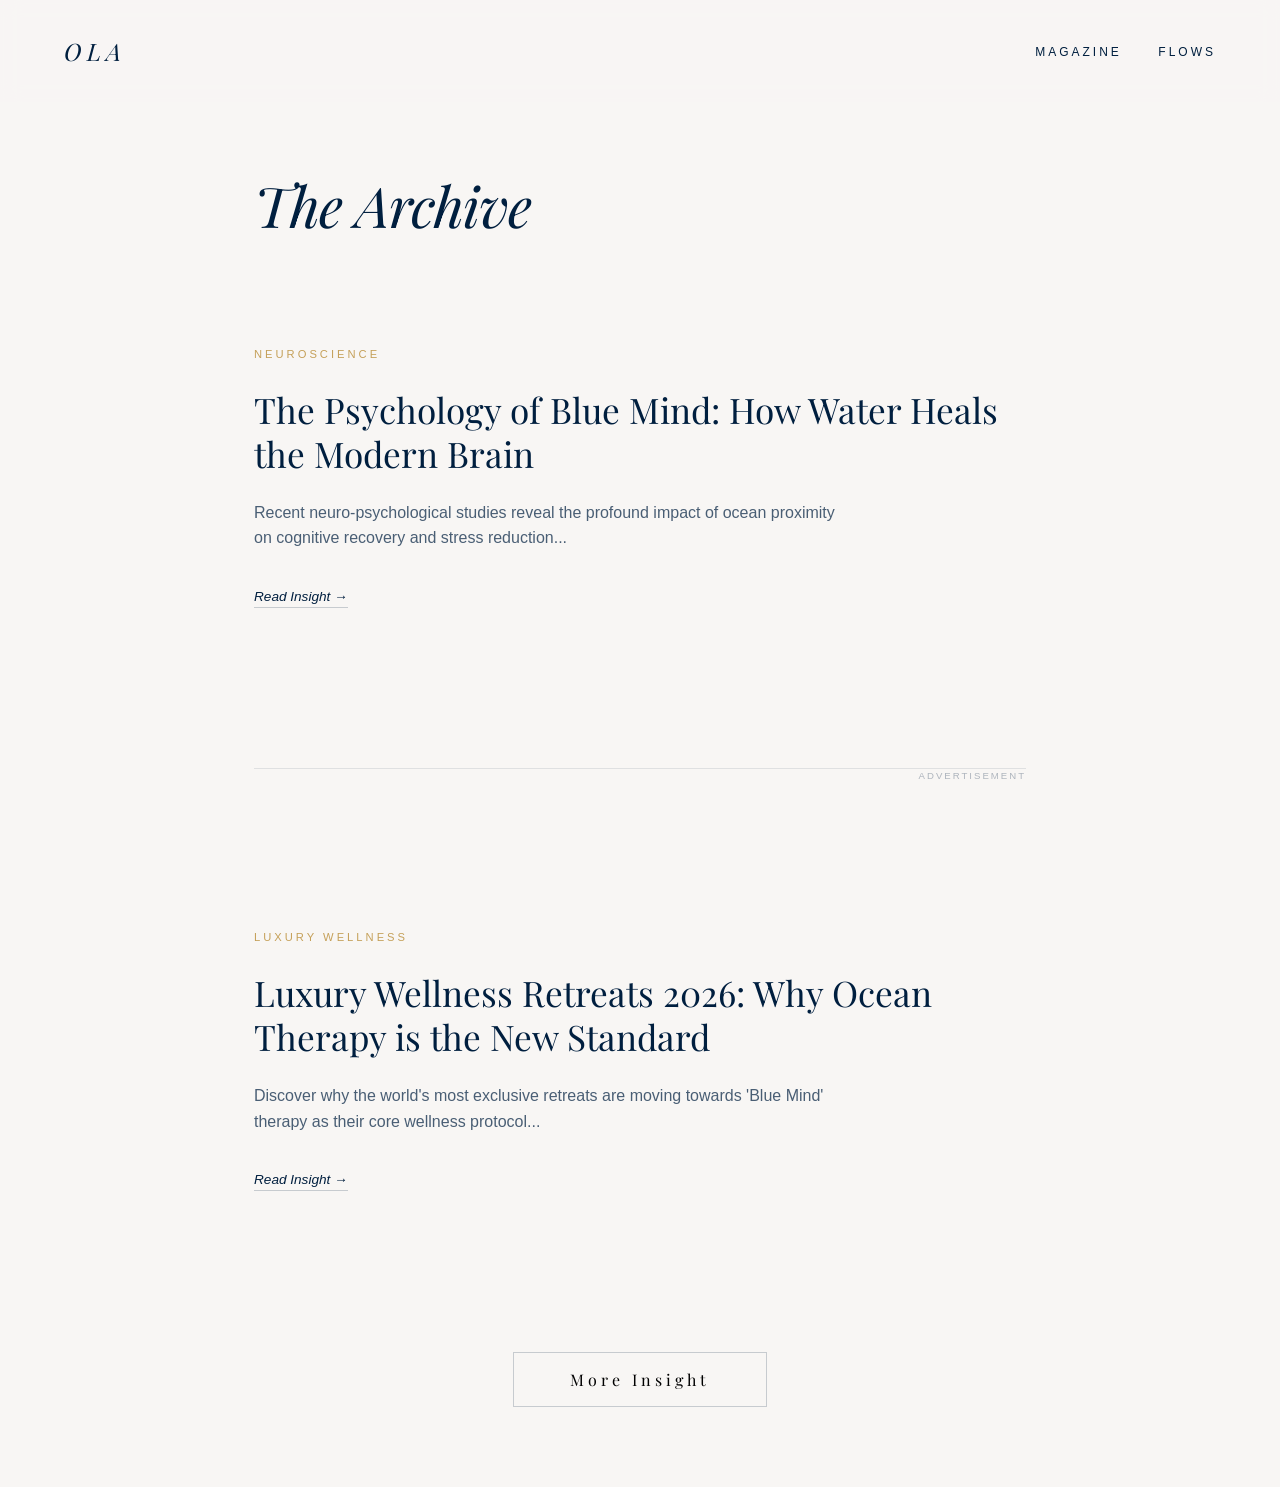
==== index.html @ e9ef88bb "fix: Align CSS classes with HTML and polish magazine layout" ====
<!DOCTYPE html>
<html lang="en">
<head>
    <meta charset="UTF-8">
    <meta name="viewport" content="width=device-width, initial-scale=1.0">
    <title>Magazine | OLA</title>
    <link rel="stylesheet" href="style.css">
    <link href="https://fonts.googleapis.com/css2?family=Playfair+Display:ital,wght@0,400;1,400&display=swap" rel="stylesheet">
</head>
<body>
    <nav class="sub-nav">
        <div class="logo-small" onclick="location.href='index.html'">OLA</div>
        <div class="menu-small">
            <a href="magazine.html">MAGAZINE</a>
            <a href="flows.html">FLOWS</a>
        </div>
    </nav>

    <main class="magazine-layout">
        <h2 class="serif-italic">The Archive</h2>
        
        <div class="article-list">
            <article class="magazine-item">
                <span class="category">Neuroscience</span>
                <h3 onclick="location.href='post-1.html'">The Psychology of Blue Mind: How Water Heals the Modern Brain</h3>
                <p>Recent neuro-psychological studies reveal the profound impact of ocean proximity on cognitive recovery and stress reduction...</p>
                <a href="post-1.html" class="read-link">Read Insight →</a>
            </article>

            <div class="ad-placeholder">Advertisement</div>

            <article class="magazine-item">
                <span class="category">Luxury Wellness</span>
                <h3 onclick="location.href='post-2.html'">Luxury Wellness Retreats 2026: Why Ocean Therapy is the New Standard</h3>
                <p>Discover why the world's most exclusive retreats are moving towards 'Blue Mind' therapy as their core wellness protocol...</p>
                <a href="post-2.html" class="read-link">Read Insight →</a>
            </article>
        </div>
        
        <div class="more-container">
            <button class="more-btn">More Insight</button>
        </div>
    </main>
</body>
</html>
---- style.css ----
/* Global Styles */
:root {
    --deep-blue: #001F3F;
    --sand-white: #F8F6F4;
    --accent-gold: #C5A059;
}

* {
    margin: 0;
    padding: 0;
    box-sizing: border-box;
}

body {
    background-color: var(--sand-white);
    color: var(--deep-blue);
    font-family: 'Inter', -apple-system, BlinkMacSystemFont, sans-serif;
    line-height: 1.6;
}

.serif-italic {
    font-family: 'Playfair Display', serif;
    font-style: italic;
    font-weight: 400;
}

/* Navigation */
.sub-nav {
    display: flex;
    justify-content: space-between;
    align-items: center;
    padding: 2rem 5%;
    position: fixed;
    width: 100%;
    background: rgba(248, 246, 244, 0.9);
    backdrop-filter: blur(10px);
    z-index: 100;
}

.logo-small {
    font-family: 'Playfair Display', serif;
    font-size: 1.5rem;
    letter-spacing: 5px;
    cursor: pointer;
    font-style: italic;
}

.menu-small a {
    text-decoration: none;
    color: var(--deep-blue);
    font-size: 0.75rem;
    letter-spacing: 3px;
    margin-left: 2rem;
    transition: opacity 0.3s;
}

.menu-small a:hover {
    opacity: 0.5;
}

/* Magazine Layout */
.magazine-layout {
    max-width: 900px;
    margin: 0 auto;
    padding: 10rem 5% 5rem 5%;
}

.magazine-layout h2 {
    font-size: 3.5rem;
    letter-spacing: -1px;
    margin-bottom: 6rem;
}

.article-list {
    display: flex;
    flex-direction: column;
    gap: 8rem;
}

.magazine-item {
    cursor: pointer;
    transition: transform 0.4s ease;
}

.magazine-item:hover {
    transform: translateY(-5px);
}

.category {
    font-size: 0.7rem;
    letter-spacing: 3px;
    text-transform: uppercase;
    color: var(--accent-gold);
    margin-bottom: 1.5rem;
    display: block;
}

.magazine-item h3 {
    font-family: 'Playfair Display', serif;
    font-size: 2.2rem;
    font-weight: 400;
    line-height: 1.25;
    margin-bottom: 1.5rem;
}

.magazine-item p {
    font-size: 1rem;
    opacity: 0.7;
    margin-bottom: 2rem;
    max-width: 600px;
}

.read-link {
    text-decoration: none;
    color: var(--deep-blue);
    font-size: 0.85rem;
    font-style: italic;
    border-bottom: 1px solid rgba(0, 31, 63, 0.2);
    padding-bottom: 3px;
    transition: border-color 0.3s;
}

.read-link:hover {
    border-color: var(--deep-blue);
}

/* Ad Placeholder */
.ad-placeholder {
    height: 1px;
    background: rgba(0, 31, 63, 0.1);
    width: 100%;
    margin: 2rem 0;
    text-align: right;
    font-size: 0.6rem;
    letter-spacing: 2px;
    text-transform: uppercase;
    color: rgba(0, 31, 63, 0.3);
}

/* Footer Section */
.more-container {
    margin-top: 10rem;
    text-align: center;
}

.more-btn {
    background: transparent;
    border: 1px solid rgba(0, 31, 63, 0.2);
    padding: 1rem 3.5rem;
    font-family: 'Playfair Display', serif;
    font-size: 1rem;
    letter-spacing: 4px;
    cursor: pointer;
    transition: all 0.3s;
}

.more-btn:hover {
    background: var(--deep-blue);
    color: var(--sand-white);
}

@media (max-width: 768px) {
    .magazine-layout h2 { font-size: 2.5rem; }
    .magazine-item h3 { font-size: 1.8rem; }
    .sub-nav { padding: 1.5rem 5%; }
}
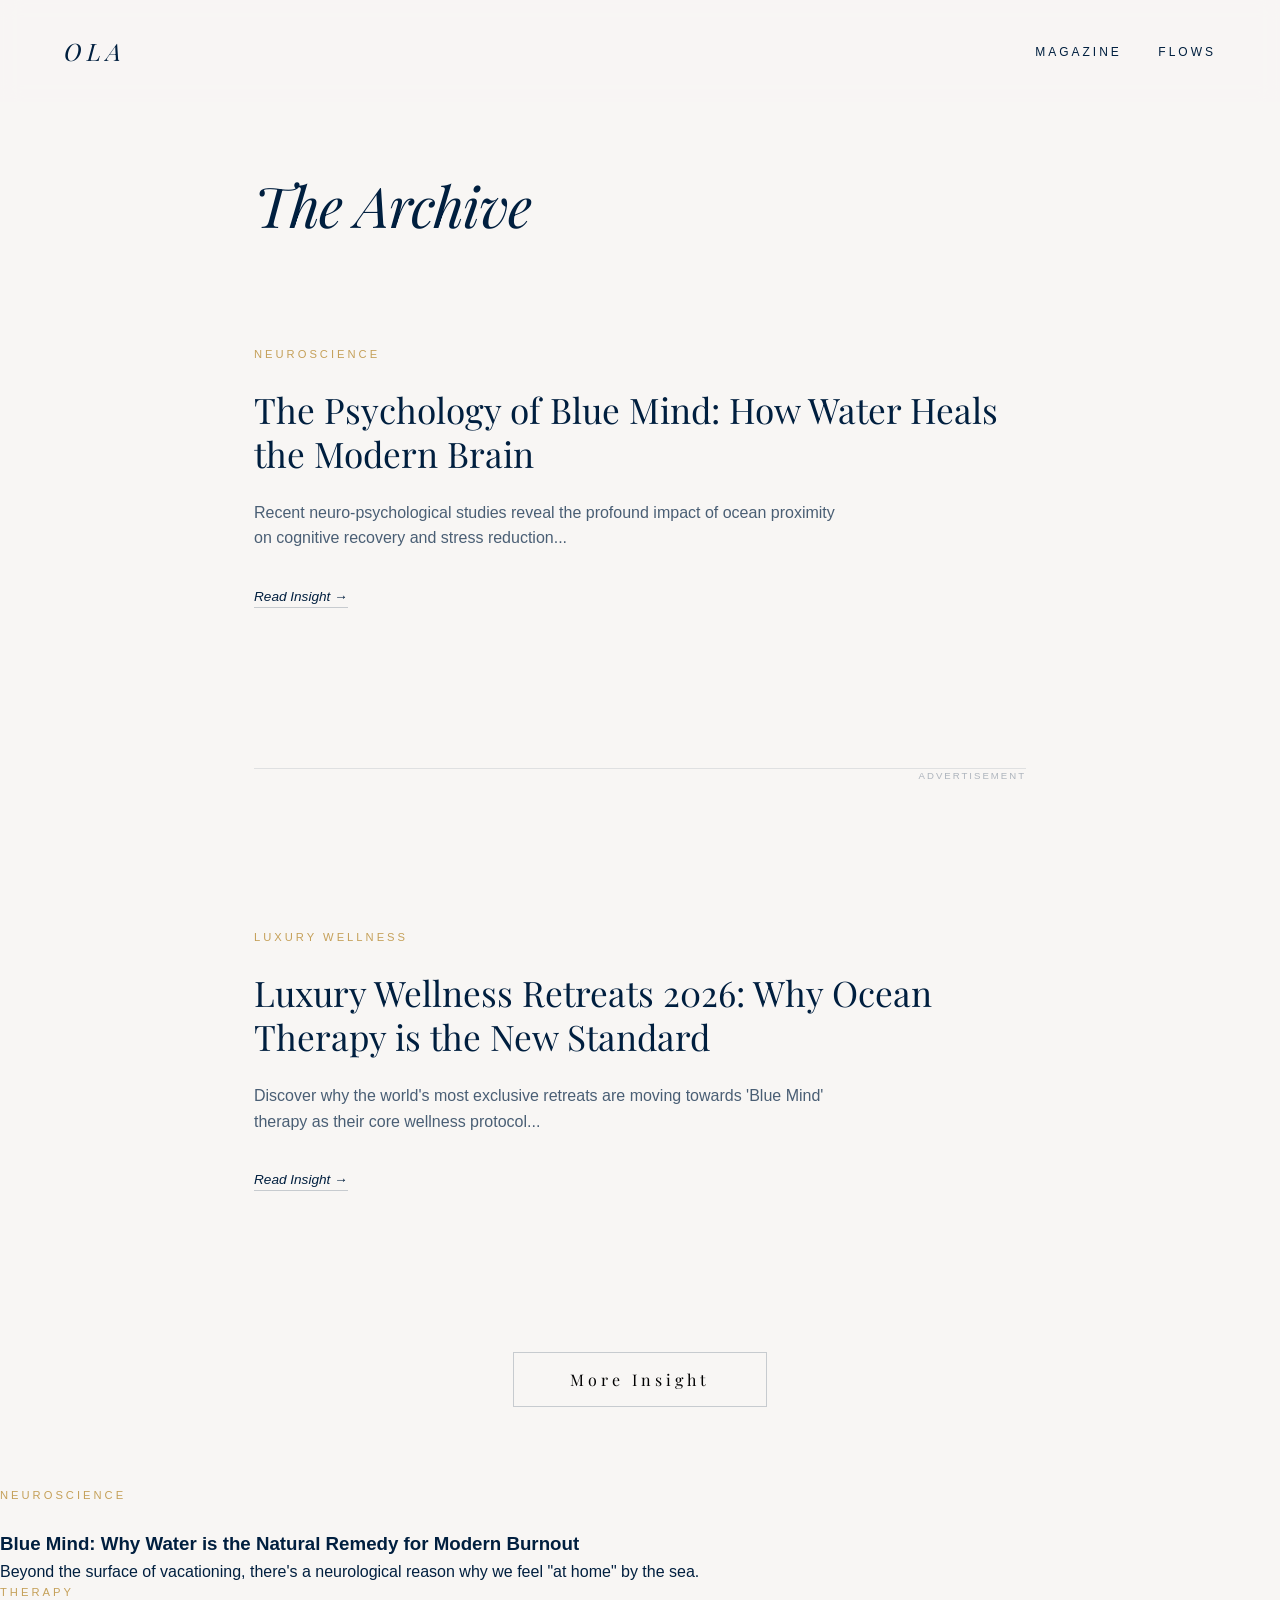
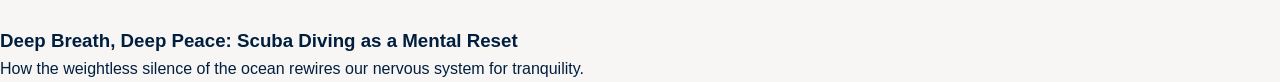
==== commit 62f067c0: "All files uploaded" ====
--- a/index.html
+++ b/index.html
@@ -42,4 +42,14 @@
         </div>
     </main>
 </body>
-</html>+</html><article class="article-card" onclick="location.href='post-1.html'">
+    <span class="category">NEUROSCIENCE</span>
+    <h3>Blue Mind: Why Water is the Natural Remedy for Modern Burnout</h3>
+    <p>Beyond the surface of vacationing, there's a neurological reason why we feel "at home" by the sea.</p>
+</article>
+
+<article class="article-card" onclick="location.href='post-2.html'">
+    <span class="category">THERAPY</span>
+    <h3>Deep Breath, Deep Peace: Scuba Diving as a Mental Reset</h3>
+    <p>How the weightless silence of the ocean rewires our nervous system for tranquility.</p>
+</article>
--- a/style.css
+++ b/style.css
@@ -163,4 +163,54 @@
     .magazine-layout h2 { font-size: 2.5rem; }
     .magazine-item h3 { font-size: 1.8rem; }
     .sub-nav { padding: 1.5rem 5%; }
+}
+/* Post Content Layout */
+.post-content {
+    max-width: 750px;
+    margin: 0 auto;
+    padding: 10rem 8% 8rem 8%;
+    line-height: 1.8;
+}
+
+.post-header {
+    text-align: center;
+    margin-bottom: 6rem;
+}
+
+.post-header .category {
+    font-size: 0.8rem;
+    letter-spacing: 4px;
+    opacity: 0.5;
+    text-transform: uppercase;
+}
+
+.post-header h1 {
+    font-size: clamp(2rem, 5vw, 3.5rem);
+    margin-top: 1.5rem;
+    font-weight: 400;
+}
+
+.main-text p {
+    font-size: 1.15rem;
+    margin-bottom: 2rem;
+    color: #2D3436;
+    text-align: justify;
+}
+
+.main-text strong {
+    color: #001F3F;
+}
+
+.post-footer {
+    margin-top: 8rem;
+    text-align: center;
+    border-top: 1px solid rgba(0,0,0,0.05);
+    padding-top: 4rem;
+}
+
+.back-link {
+    text-decoration: none;
+    color: #1A2B3C;
+    font-style: italic;
+    font-size: 1.1rem;
 }
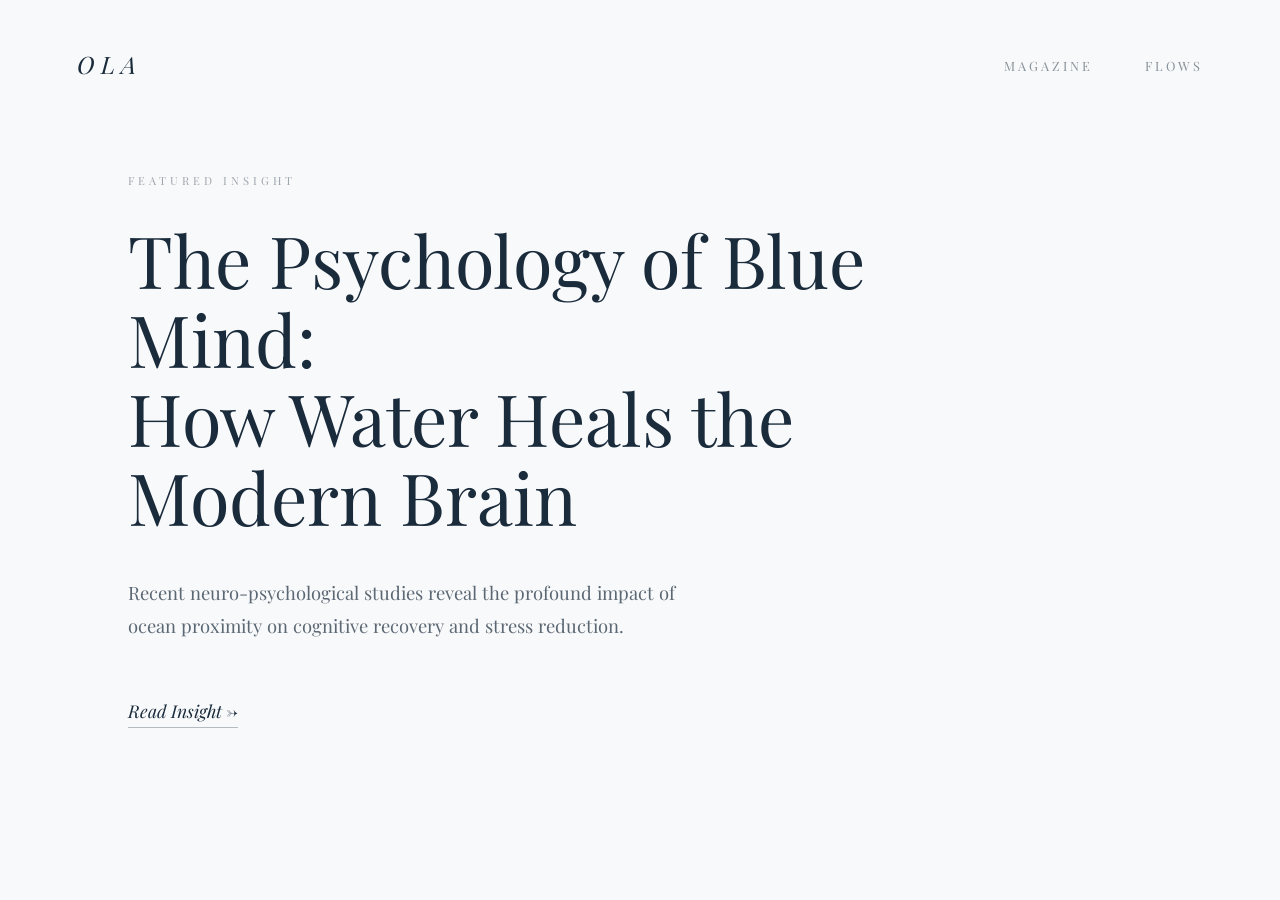
==== commit 94031215: "Final magazine layout update" ====
--- a/index.html
+++ b/index.html
@@ -3,53 +3,23 @@
 <head>
     <meta charset="UTF-8">
     <meta name="viewport" content="width=device-width, initial-scale=1.0">
-    <title>Magazine | OLA</title>
+    <title>OLA</title>
     <link rel="stylesheet" href="style.css">
     <link href="https://fonts.googleapis.com/css2?family=Playfair+Display:ital,wght@0,400;1,400&display=swap" rel="stylesheet">
 </head>
-<body>
-    <nav class="sub-nav">
-        <div class="logo-small" onclick="location.href='index.html'">OLA</div>
-        <div class="menu-small">
+<body class="home-page">
+    <nav class="top-nav">
+        <div class="brand">OLA</div>
+        <div class="menu">
             <a href="magazine.html">MAGAZINE</a>
             <a href="flows.html">FLOWS</a>
         </div>
     </nav>
 
-    <main class="magazine-layout">
-        <h2 class="serif-italic">The Archive</h2>
-        
-        <div class="article-list">
-            <article class="magazine-item">
-                <span class="category">Neuroscience</span>
-                <h3 onclick="location.href='post-1.html'">The Psychology of Blue Mind: How Water Heals the Modern Brain</h3>
-                <p>Recent neuro-psychological studies reveal the profound impact of ocean proximity on cognitive recovery and stress reduction...</p>
-                <a href="post-1.html" class="read-link">Read Insight →</a>
-            </article>
-
-            <div class="ad-placeholder">Advertisement</div>
-
-            <article class="magazine-item">
-                <span class="category">Luxury Wellness</span>
-                <h3 onclick="location.href='post-2.html'">Luxury Wellness Retreats 2026: Why Ocean Therapy is the New Standard</h3>
-                <p>Discover why the world's most exclusive retreats are moving towards 'Blue Mind' therapy as their core wellness protocol...</p>
-                <a href="post-2.html" class="read-link">Read Insight →</a>
-            </article>
-        </div>
-        
-        <div class="more-container">
-            <button class="more-btn">More Insight</button>
-        </div>
+    <main class="hero-content">
+        <div class="featured-meta">FEATURED INSIGHT</div>
+        <h1 class="hero-title">The Psychology of Blue Mind: <br>How Water Heals the Modern Brain</h1>
+        <p class="hero-summary">Recent neuro-psychological studies reveal the profound impact of ocean proximity on cognitive recovery and stress reduction.</p>
+        <a href="post-1.html" class="read-link">Read Insight →</a>
     </main>
-</body>
-</html><article class="article-card" onclick="location.href='post-1.html'">
-    <span class="category">NEUROSCIENCE</span>
-    <h3>Blue Mind: Why Water is the Natural Remedy for Modern Burnout</h3>
-    <p>Beyond the surface of vacationing, there's a neurological reason why we feel "at home" by the sea.</p>
-</article>
-
-<article class="article-card" onclick="location.href='post-2.html'">
-    <span class="category">THERAPY</span>
-    <h3>Deep Breath, Deep Peace: Scuba Diving as a Mental Reset</h3>
-    <p>How the weightless silence of the ocean rewires our nervous system for tranquility.</p>
-</article>+</body>
--- a/style.css
+++ b/style.css
@@ -1,216 +1,89 @@
-/* Global Styles */
-:root {
-    --deep-blue: #001F3F;
-    --sand-white: #F8F6F4;
-    --accent-gold: #C5A059;
+/* style.css 전체 덮어쓰기용 */
+* { margin: 0; padding: 0; box-sizing: border-box; }
+
+body { 
+    background-color: #F8F9FA; 
+    color: #1A2B3C; 
+    font-family: 'Playfair Display', serif; 
+    overflow: hidden; /* 홈화면 스크롤 방지 */
+    -webkit-font-smoothing: antialiased;
 }
 
-* {
-    margin: 0;
-    padding: 0;
-    box-sizing: border-box;
-}
-
-body {
-    background-color: var(--sand-white);
-    color: var(--deep-blue);
-    font-family: 'Inter', -apple-system, BlinkMacSystemFont, sans-serif;
-    line-height: 1.6;
-}
-
-.serif-italic {
-    font-family: 'Playfair Display', serif;
-    font-style: italic;
-    font-weight: 400;
-}
-
-/* Navigation */
-.sub-nav {
+/* 상단 네비게이션 (좌 OLA / 우 MENU) */
+.top-nav {
     display: flex;
     justify-content: space-between;
     align-items: center;
-    padding: 2rem 5%;
+    padding: 3rem 6%;
     position: fixed;
     width: 100%;
-    background: rgba(248, 246, 244, 0.9);
-    backdrop-filter: blur(10px);
-    z-index: 100;
+    top: 0;
 }
 
-.logo-small {
-    font-family: 'Playfair Display', serif;
+.brand {
     font-size: 1.5rem;
-    letter-spacing: 5px;
+    letter-spacing: 6px;
+    font-style: italic;
+    font-weight: 400;
     cursor: pointer;
-    font-style: italic;
 }
 
-.menu-small a {
+.menu a {
     text-decoration: none;
-    color: var(--deep-blue);
-    font-size: 0.75rem;
+    color: #1A2B3C;
+    font-size: 0.8rem;
     letter-spacing: 3px;
-    margin-left: 2rem;
-    transition: opacity 0.3s;
+    margin-left: 3rem;
+    opacity: 0.5;
+    transition: 0.3s;
 }
 
-.menu-small a:hover {
-    opacity: 0.5;
+.menu a:hover { opacity: 1; }
+
+/* 중앙 메인 콘텐츠 */
+.hero-content {
+    height: 100vh;
+    display: flex;
+    flex-direction: column;
+    justify-content: center;
+    padding: 0 10%;
+    max-width: 1100px;
 }
 
-/* Magazine Layout */
-.magazine-layout {
-    max-width: 900px;
-    margin: 0 auto;
-    padding: 10rem 5% 5rem 5%;
+.featured-meta {
+    font-size: 0.7rem;
+    letter-spacing: 4px;
+    opacity: 0.4;
+    margin-bottom: 2rem;
 }
 
-.magazine-layout h2 {
-    font-size: 3.5rem;
-    letter-spacing: -1px;
-    margin-bottom: 6rem;
+.hero-title {
+    font-size: clamp(2.5rem, 6vw, 4.5rem);
+    line-height: 1.1;
+    font-weight: 400;
+    margin-bottom: 2.5rem;
 }
 
-.article-list {
-    display: flex;
-    flex-direction: column;
-    gap: 8rem;
-}
-
-.magazine-item {
-    cursor: pointer;
-    transition: transform 0.4s ease;
-}
-
-.magazine-item:hover {
-    transform: translateY(-5px);
-}
-
-.category {
-    font-size: 0.7rem;
-    letter-spacing: 3px;
-    text-transform: uppercase;
-    color: var(--accent-gold);
-    margin-bottom: 1.5rem;
-    display: block;
-}
-
-.magazine-item h3 {
-    font-family: 'Playfair Display', serif;
-    font-size: 2.2rem;
-    font-weight: 400;
-    line-height: 1.25;
-    margin-bottom: 1.5rem;
-}
-
-.magazine-item p {
-    font-size: 1rem;
+.hero-summary {
+    font-size: 1.15rem;
+    line-height: 1.8;
+    max-width: 550px;
     opacity: 0.7;
-    margin-bottom: 2rem;
-    max-width: 600px;
+    margin-bottom: 3.5rem;
 }
 
 .read-link {
     text-decoration: none;
-    color: var(--deep-blue);
-    font-size: 0.85rem;
+    color: #1A2B3C;
     font-style: italic;
-    border-bottom: 1px solid rgba(0, 31, 63, 0.2);
-    padding-bottom: 3px;
-    transition: border-color 0.3s;
+    font-size: 1.1rem;
+    border-bottom: 1px solid rgba(26, 43, 60, 0.3);
+    padding-bottom: 5px;
+    width: fit-content;
+    transition: 0.3s;
 }
 
 .read-link:hover {
-    border-color: var(--deep-blue);
-}
-
-/* Ad Placeholder */
-.ad-placeholder {
-    height: 1px;
-    background: rgba(0, 31, 63, 0.1);
-    width: 100%;
-    margin: 2rem 0;
-    text-align: right;
-    font-size: 0.6rem;
-    letter-spacing: 2px;
-    text-transform: uppercase;
-    color: rgba(0, 31, 63, 0.3);
-}
-
-/* Footer Section */
-.more-container {
-    margin-top: 10rem;
-    text-align: center;
-}
-
-.more-btn {
-    background: transparent;
-    border: 1px solid rgba(0, 31, 63, 0.2);
-    padding: 1rem 3.5rem;
-    font-family: 'Playfair Display', serif;
-    font-size: 1rem;
-    letter-spacing: 4px;
-    cursor: pointer;
-    transition: all 0.3s;
-}
-
-.more-btn:hover {
-    background: var(--deep-blue);
-    color: var(--sand-white);
-}
-
-@media (max-width: 768px) {
-    .magazine-layout h2 { font-size: 2.5rem; }
-    .magazine-item h3 { font-size: 1.8rem; }
-    .sub-nav { padding: 1.5rem 5%; }
-}
-/* Post Content Layout */
-.post-content {
-    max-width: 750px;
-    margin: 0 auto;
-    padding: 10rem 8% 8rem 8%;
-    line-height: 1.8;
-}
-
-.post-header {
-    text-align: center;
-    margin-bottom: 6rem;
-}
-
-.post-header .category {
-    font-size: 0.8rem;
-    letter-spacing: 4px;
-    opacity: 0.5;
-    text-transform: uppercase;
-}
-
-.post-header h1 {
-    font-size: clamp(2rem, 5vw, 3.5rem);
-    margin-top: 1.5rem;
-    font-weight: 400;
-}
-
-.main-text p {
-    font-size: 1.15rem;
-    margin-bottom: 2rem;
-    color: #2D3436;
-    text-align: justify;
-}
-
-.main-text strong {
-    color: #001F3F;
-}
-
-.post-footer {
-    margin-top: 8rem;
-    text-align: center;
-    border-top: 1px solid rgba(0,0,0,0.05);
-    padding-top: 4rem;
-}
-
-.back-link {
-    text-decoration: none;
-    color: #1A2B3C;
-    font-style: italic;
-    font-size: 1.1rem;
+    border-bottom: 1px solid #1A2B3C;
+    padding-left: 10px;
 }
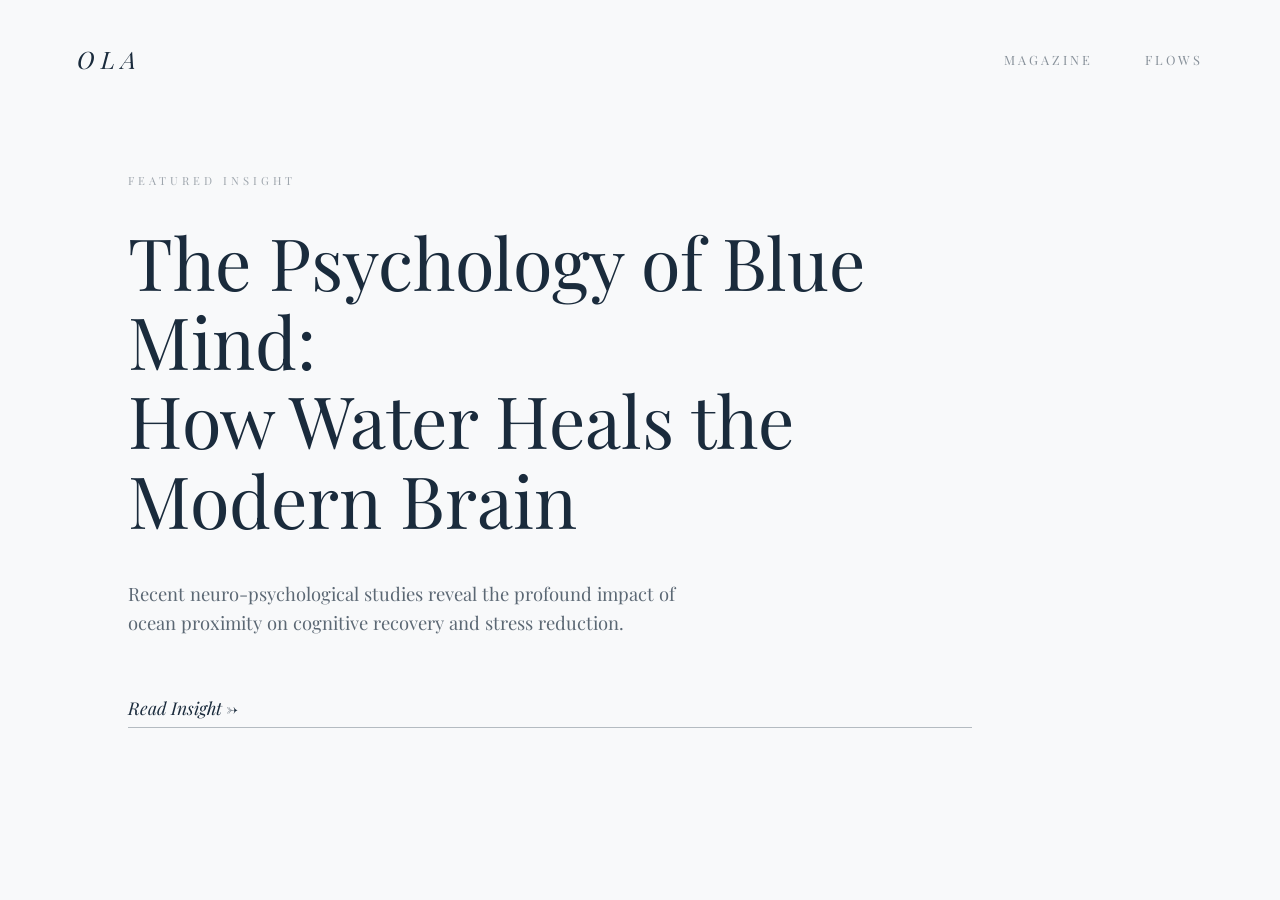
==== commit 8df580ec: "Add AdSense verification codes" ====
--- a/index.html
+++ b/index.html
@@ -1,6 +1,8 @@
 <!DOCTYPE html>
 <html lang="en">
 <head>
+    <meta name="google-adsense-account" content="ca-pub-9299298252776395">
+    <script async src="https://pagead2.googlesyndication.com/pagead/js/adsbygoogle.js?client=ca-pub-9299298252776395" crossorigin="anonymous"></script>
     <meta charset="UTF-8">
     <meta name="viewport" content="width=device-width, initial-scale=1.0">
     <title>OLA</title>
--- a/style.css
+++ b/style.css
@@ -1,89 +1,181 @@
-/* style.css 전체 덮어쓰기용 */
+/* --- 공통 기본 세팅 --- */
 * { margin: 0; padding: 0; box-sizing: border-box; }
 
 body { 
     background-color: #F8F9FA; 
     color: #1A2B3C; 
     font-family: 'Playfair Display', serif; 
-    overflow: hidden; /* 홈화면 스크롤 방지 */
     -webkit-font-smoothing: antialiased;
+    line-height: 1.6;
 }
 
-/* 상단 네비게이션 (좌 OLA / 우 MENU) */
+/* --- 상단 고정 네비게이션 (공통) --- */
 .top-nav {
     display: flex;
     justify-content: space-between;
     align-items: center;
-    padding: 3rem 6%;
+    padding: 2.5rem 6%;
     position: fixed;
     width: 100%;
     top: 0;
+    background-color: rgba(248, 249, 250, 0.95); /* 살짝 투명하게 */
+    z-index: 1000;
 }
 
-.brand {
-    font-size: 1.5rem;
-    letter-spacing: 6px;
-    font-style: italic;
-    font-weight: 400;
-    cursor: pointer;
+.brand { font-size: 1.5rem; letter-spacing: 6px; font-style: italic; cursor: pointer; text-decoration: none; color: inherit; }
+.menu a { text-decoration: none; color: #1A2B3C; font-size: 0.8rem; letter-spacing: 3px; margin-left: 3rem; opacity: 0.5; transition: 0.3s; }
+.menu a:hover { opacity: 1; }
+
+/* --- [1] 메인 페이지 (index.html) 전용 --- */
+.home-page { overflow: hidden; } /* 홈화면만 스크롤 방지 */
+.hero-content { height: 100vh; display: flex; flex-direction: column; justify-content: center; padding: 0 10%; max-width: 1100px; }
+.featured-meta { font-size: 0.7rem; letter-spacing: 4px; opacity: 0.4; margin-bottom: 2rem; text-transform: uppercase; }
+.hero-title { font-size: clamp(2.5rem, 6vw, 4.5rem); line-height: 1.1; font-weight: 400; margin-bottom: 2.5rem; }
+.hero-summary { font-size: 1.15rem; opacity: 0.7; max-width: 550px; margin-bottom: 3.5rem; }
+.read-link { text-decoration: none; color: #1A2B3C; font-style: italic; font-size: 1.1rem; border-bottom: 1px solid rgba(26, 43, 60, 0.3); padding-bottom: 5px; transition: 0.3s; }
+.read-link:hover { padding-left: 10px; border-bottom: 1px solid #1A2B3C; }
+
+/* --- [2] 상세 페이지 (post-x.html) 전용 --- */
+.article-page { padding-top: 150px; padding-bottom: 100px; } /* 네비게이션 공간 확보 */
+.article-container { max-width: 750px; margin: 0 auto; padding: 0 5%; }
+.article-header { text-align: center; margin-bottom: 5rem; }
+.article-category { font-size: 0.8rem; letter-spacing: 3px; opacity: 0.5; text-transform: uppercase; display: block; margin-bottom: 1rem; }
+.article-title { font-size: clamp(2rem, 5vw, 3.5rem); line-height: 1.2; font-weight: 400; color: #1A2B3C; }
+.article-content { font-size: 1.2rem; line-height: 1.9; color: #333; font-family: serif; }
+.article-content p { margin-bottom: 2.5rem; }
+.back-link { display: block; text-align: center; margin-top: 5rem; text-decoration: none; color: #1A2B3C; font-style: italic; opacity: 0.6; transition: 0.3s; }
+.back-link:hover { opacity: 1; }
+
+/* --- [3] 목록 페이지 (magazine.html) 전용 --- */
+.archive-page { padding-top: 180px; padding-bottom: 100px; }
+.archive-container { max-width: 1000px; margin: 0 auto; padding: 0 5%; }
+
+/* 아카이브 헤더 (The Archive) */
+.archive-header { text-align: center; margin-bottom: 8rem; position: relative; }
+.archive-header h2 { font-size: 4rem; font-weight: 400; font-style: italic; letter-spacing: -2px; color: #1A2B3C; }
+.archive-header h2::after { content: ''; display: block; width: 60px; height: 1px; background: #1A2B3C; margin: 2rem auto 0; opacity: 0.2; }
+
+/* 아카이브 목록 구조 */
+.article-list { display: flex; flex-direction: column; gap: 0; }
+
+/* 각 기사 아이템 (고급 레이아웃) */
+.article-item { 
+    text-decoration: none; 
+    color: inherit; 
+    display: grid;
+    grid-template-columns: 180px 1fr; /* 카테고리와 본문 분리 */
+    gap: 3rem;
+    padding: 4rem 0;
+    border-top: 1px solid rgba(0,0,0,0.03); /* 아주 옅은 선 */
+    transition: 0.4s ease;
+}
+.article-item:last-child { border-bottom: 1px solid rgba(0,0,0,0.03); }
+
+/* 호버 효과 (살짝 떠오름) */
+.article-item:hover { 
+    background-color: #fff;
+    padding-left: 2rem;
+    padding-right: 2rem;
+    border-radius: 8px;
+    box-shadow: 0 10px 30px rgba(0,0,0,0.02);
 }
 
-.menu a {
-    text-decoration: none;
-    color: #1A2B3C;
-    font-size: 0.8rem;
-    letter-spacing: 3px;
-    margin-left: 3rem;
-    opacity: 0.5;
+/* 카테고리 및 날짜 */
+.item-meta { text-align: right; padding-top: 0.5rem; }
+.item-category { 
+    font-size: 0.75rem; 
+    letter-spacing: 3px; 
+    text-transform: uppercase; 
+    font-weight: 400;
+    margin-bottom: 0.5rem;
+    display: block;
+}
+.item-date { font-size: 0.8rem; opacity: 0.4; font-style: italic; }
+
+/* 본문 영역 (제목 + 요약) */
+.item-content { max-width: 650px; }
+.item-title { 
+    font-size: 2rem; 
+    font-weight: 400; 
+    margin-bottom: 1.2rem; 
+    line-height: 1.3; 
     transition: 0.3s;
 }
-
-.menu a:hover { opacity: 1; }
-
-/* 중앙 메인 콘텐츠 */
-.hero-content {
-    height: 100vh;
-    display: flex;
-    flex-direction: column;
-    justify-content: center;
-    padding: 0 10%;
-    max-width: 1100px;
+.article-item:hover .item-title { color: #0056b3; /* 호버 시 제목 색상 변경 */ }
+.item-summary { 
+    font-size: 1.05rem; 
+    opacity: 0.6; 
+    line-height: 1.8;
 }
 
-.featured-meta {
-    font-size: 0.7rem;
-    letter-spacing: 4px;
-    opacity: 0.4;
-    margin-bottom: 2rem;
+/* 카테고리별 컬러 포인트 (원하는 대로 수정 가능) */
+.cat-neuro { color: #8c7b66; } /* 뇌과학 - 차분한 베이지 */
+.cat-psyc { color: #667b8c; }  /* 심리학 - 차분한 블루 */
+.cat-well { color: #668c71; }  /* 웰니스 - 차분한 그린 */
+.cat-perf { color: #8c6666; }  /* 퍼포먼스 - 차분한 레드 *//* --- 상세 페이지 (post-x.html) 전용 디자인 --- */
+.article-page { 
+    padding-top: 200px; /* 상단 메뉴와 겹치지 않게 여유 공간 */
+    padding-bottom: 150px; 
 }
 
-.hero-title {
-    font-size: clamp(2.5rem, 6vw, 4.5rem);
-    line-height: 1.1;
-    font-weight: 400;
-    margin-bottom: 2.5rem;
+.article-container { 
+    max-width: 700px; /* 글 읽기 가장 최적화된 너비 */
+    margin: 0 auto; 
+    padding: 0 20px; 
 }
 
-.hero-summary {
-    font-size: 1.15rem;
-    line-height: 1.8;
-    max-width: 550px;
-    opacity: 0.7;
-    margin-bottom: 3.5rem;
+.article-header { 
+    text-align: left; 
+    margin-bottom: 6rem; 
 }
 
-.read-link {
-    text-decoration: none;
-    color: #1A2B3C;
-    font-style: italic;
-    font-size: 1.1rem;
-    border-bottom: 1px solid rgba(26, 43, 60, 0.3);
-    padding-bottom: 5px;
-    width: fit-content;
-    transition: 0.3s;
+.article-category { 
+    font-size: 0.8rem; 
+    letter-spacing: 4px; 
+    opacity: 0.5; 
+    text-transform: uppercase; 
+    display: block; 
+    margin-bottom: 1.5rem; 
 }
 
-.read-link:hover {
-    border-bottom: 1px solid #1A2B3C;
-    padding-left: 10px;
-}+.article-title { 
+    font-size: clamp(2.5rem, 5vw, 4rem); 
+    line-height: 1.1; 
+    font-weight: 400; 
+    color: #1A2B3C; 
+}
+
+/* 본문 스타일 (폰트와 간격이 핵심) */
+.article-content { 
+    font-size: 1.25rem; 
+    line-height: 2; /* 줄간격을 넓게 해서 눈이 편하게 */
+    color: #2D3436; 
+    font-family: 'Playfair Display', serif; 
+}
+
+.article-content p { 
+    margin-bottom: 2.5rem; /* 문단 사이 여백 */
+}
+
+/* 첫 번째 문단의 첫 글자를 크게 (매거진 효과) */
+.article-content p:first-child::first-letter {
+    float: left;
+    font-size: 4.5rem;
+    line-height: 1;
+    padding-top: 4px;
+    padding-right: 12px;
+    font-weight: 400;
+}
+
+.back-link { 
+    display: inline-block; 
+    margin-top: 8rem; 
+    text-decoration: none; 
+    color: #1A2B3C; 
+    font-style: italic; 
+    border-bottom: 1px solid rgba(0,0,0,0.1);
+    padding-bottom: 5px;
+    transition: 0.3s; 
+}
+
+.back-link:hover { opacity: 0.5; padding-left: 10px; }
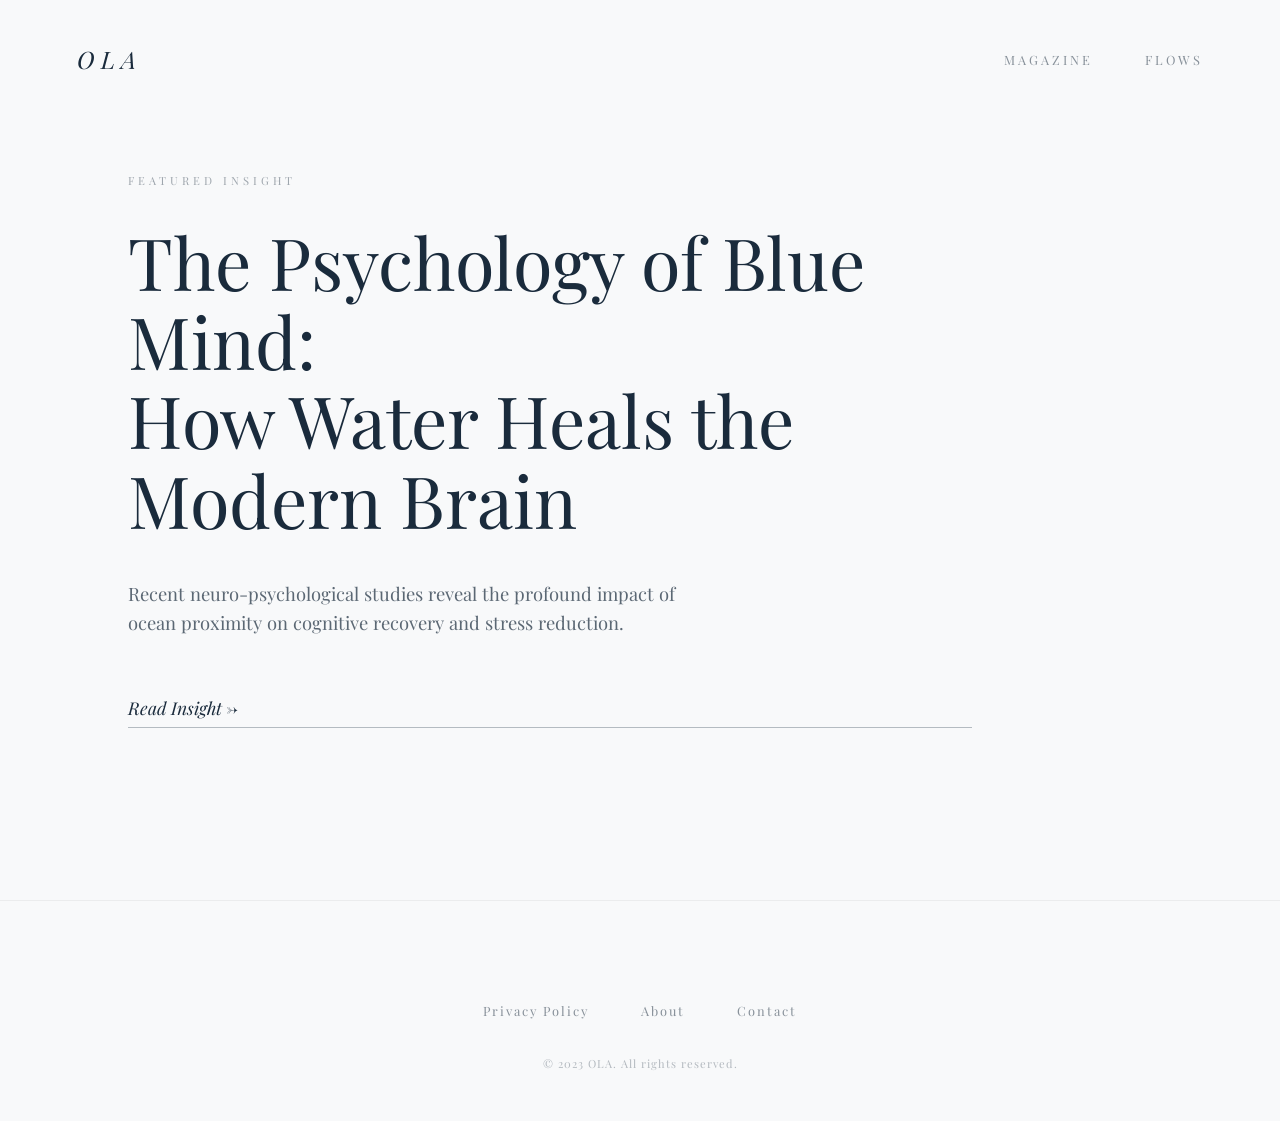
==== commit 77e58caf: "Optimize site for AdSense high-quality approval" ====
--- a/index.html
+++ b/index.html
@@ -5,6 +5,7 @@
     <script async src="https://pagead2.googlesyndication.com/pagead/js/adsbygoogle.js?client=ca-pub-9299298252776395" crossorigin="anonymous"></script>
     <meta charset="UTF-8">
     <meta name="viewport" content="width=device-width, initial-scale=1.0">
+    <meta name="description" content="Explore how the ocean heals the modern brain. OLA is a quiet luxury wellness hub dedicated to ocean-inspired insights and psychological recovery.">
     <title>OLA</title>
     <link rel="stylesheet" href="style.css">
     <link href="https://fonts.googleapis.com/css2?family=Playfair+Display:ital,wght@0,400;1,400&display=swap" rel="stylesheet">
@@ -24,4 +25,15 @@
         <p class="hero-summary">Recent neuro-psychological studies reveal the profound impact of ocean proximity on cognitive recovery and stress reduction.</p>
         <a href="post-1.html" class="read-link">Read Insight →</a>
     </main>
+
+    <footer class="site-footer">
+        <div class="footer-links">
+            <a href="#">Privacy Policy</a>
+            <a href="#">About</a>
+            <a href="#">Contact</a>
+        </div>
+        <div class="footer-copy">
+            &copy; 2023 OLA. All rights reserved.
+        </div>
+    </footer>
 </body>
--- a/style.css
+++ b/style.css
@@ -178,4 +178,71 @@
     transition: 0.3s; 
 }
 
-.back-link:hover { opacity: 0.5; padding-left: 10px; }+.back-link:hover { opacity: 0.5; padding-left: 10px; }
+
+/* --- [4] 하단 푸터 (Footer) --- */
+.site-footer {
+    padding: 6rem 6% 3rem;
+    background-color: #F8F9FA;
+    border-top: 1px solid rgba(0, 0, 0, 0.05);
+    text-align: center;
+}
+
+.footer-links {
+    margin-bottom: 2rem;
+}
+
+.footer-links a {
+    text-decoration: none;
+    color: #1A2B3C;
+    font-size: 0.8rem;
+    letter-spacing: 2px;
+    margin: 0 1.5rem;
+    opacity: 0.5;
+    transition: 0.3s;
+}
+
+.footer-links a:hover {
+    opacity: 1;
+}
+
+.footer-copy {
+    font-size: 0.7rem;
+    opacity: 0.3;
+    letter-spacing: 1px;
+}
+
+/* --- [5] 'Next Read' 섹션 (기사 하단) --- */
+.next-read-container {
+    margin-top: 6rem;
+    padding-top: 4rem;
+    border-top: 1px solid rgba(0, 0, 0, 0.05);
+}
+
+.next-read-label {
+    font-size: 0.7rem;
+    letter-spacing: 4px;
+    opacity: 0.4;
+    text-transform: uppercase;
+    display: block;
+    margin-bottom: 2rem;
+}
+
+.next-read-link {
+    text-decoration: none;
+    display: block;
+    transition: 0.4s;
+}
+
+.next-read-title {
+    font-size: 2rem;
+    line-height: 1.3;
+    font-weight: 400;
+    color: #1A2B3C;
+    max-width: 500px;
+}
+
+.next-read-link:hover .next-read-title {
+    color: #0056b3;
+    transform: translateX(10px);
+}
